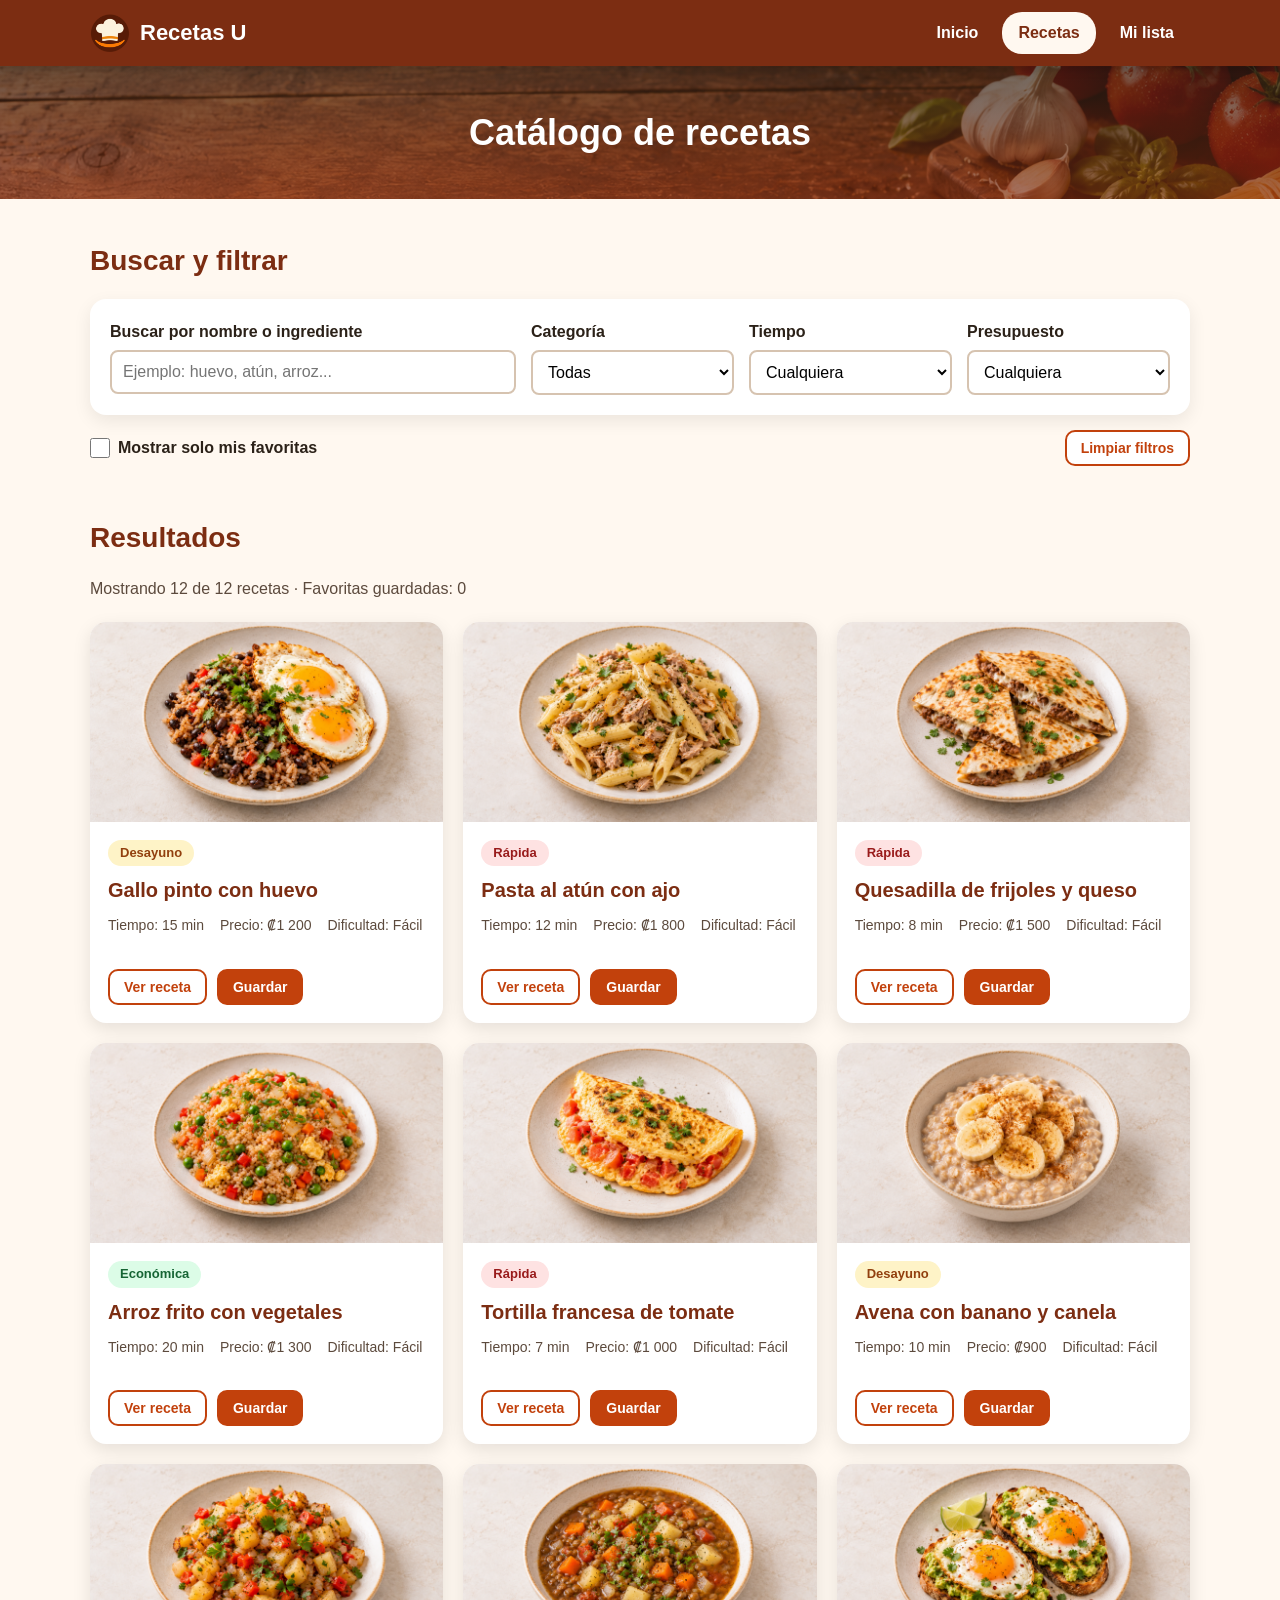
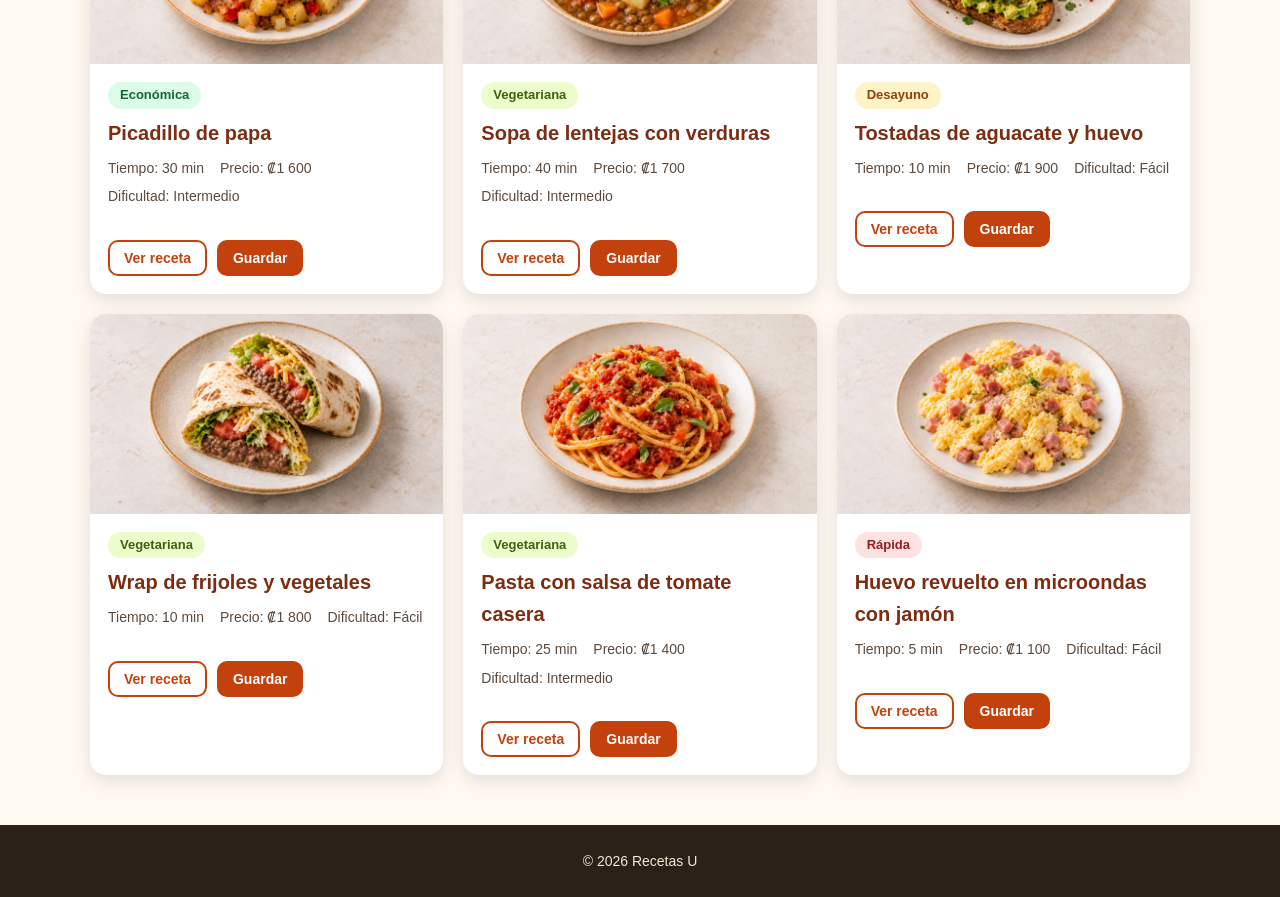
==== catalogo.html @ 01f68854 "Proyecto Recetas U" ====
<!DOCTYPE html>
<html lang="es">
<head>
    <meta charset="UTF-8">
    <meta name="viewport" content="width=device-width, initial-scale=1.0">
    <title>Recetas U | Recetas</title>
    <link rel="stylesheet" href="css/styles.css">
</head>
<body>
    <header class="encabezado">
        <div class="encabezado-contenido">
            <a class="marca" href="index.html">
                <img src="img/logo.png" alt="Logo de Recetas U" width="40" height="40">
                <span>Recetas U</span>
            </a>
            <nav class="menu">
                <a href="index.html">Inicio</a>
                <a href="catalogo.html" class="activo" aria-current="page">Recetas</a>
                <a href="mi-lista.html">Mi lista</a>
            </nav>
        </div>
    </header>

    <main>
        <section class="hero hero-pequeno">
            <h1>Catálogo de recetas</h1>
        </section>

        <div class="contenedor">
            <section class="seccion">
                <h2>Buscar y filtrar</h2>
                <div class="panel-filtros">
                    <div class="campo campo-buscador">
                        <label for="buscador">Buscar por nombre o ingrediente</label>
                        <input type="search" id="buscador" placeholder="Ejemplo: huevo, atún, arroz...">
                    </div>
                    <div class="campo">
                        <label for="filtro-categoria">Categoría</label>
                        <select id="filtro-categoria">
                            <option value="todas">Todas</option>
                            <option value="Rápida">Rápida</option>
                            <option value="Económica">Económica</option>
                            <option value="Vegetariana">Vegetariana</option>
                            <option value="Desayuno">Desayuno</option>
                        </select>
                    </div>
                    <div class="campo">
                        <label for="filtro-tiempo">Tiempo</label>
                        <select id="filtro-tiempo">
                            <option value="0">Cualquiera</option>
                            <option value="10">Hasta 10 min</option>
                            <option value="20">Hasta 20 min</option>
                            <option value="30">Hasta 30 min</option>
                        </select>
                    </div>
                    <div class="campo">
                        <label for="filtro-precio">Presupuesto</label>
                        <select id="filtro-precio">
                            <option value="0">Cualquiera</option>
                            <option value="1000">Hasta ₡1.000</option>
                            <option value="1500">Hasta ₡1.500</option>
                            <option value="2000">Hasta ₡2.000</option>
                        </select>
                    </div>
                </div>
                <div class="filtros-extra">
                    <label class="casilla">
                        <input type="checkbox" id="solo-favoritas">
                        Mostrar solo mis favoritas
                    </label>
                    <button type="button" id="limpiar-filtros" class="boton boton-secundario boton-pequeno">Limpiar filtros</button>
                </div>
            </section>

            <section class="seccion">
                <h2>Resultados</h2>
                <p id="contador" class="contador" aria-live="polite"></p>
                <div id="lista-recetas" class="rejilla-recetas"></div>
            </section>
        </div>
    </main>

    <footer class="pie">
        <p>© 2026 Recetas U</p>
    </footer>

    <p id="mensaje" class="mensaje oculto" role="status"></p>

    <script src="js/comun.js"></script>
    <script src="js/catalogo.js"></script>
</body>
</html>
---- css/styles.css ----
/* ===== ESTILOS GENERALES ===== */

* {
    margin: 0;
    padding: 0;
    box-sizing: border-box;
}

/* body en columna para que el footer quede abajo aunque haya poco contenido */
body {
    font-family: Arial, sans-serif;
    background-color: #fff8f0;
    color: #2b2118;
    line-height: 1.6;
    min-height: 100vh;
    display: flex;
    flex-direction: column;
}

main {
    flex: 1;/*Permite que el elemento main ocupe todo el espacio disponible dentro del body*/
}

img {
    max-width: 100%;
}

.oculto {
    display: none;
}

.contenedor {
    width: 90%;
    max-width: 1100px;
    margin: 40px auto;
}


.seccion {
    margin-bottom: 50px; /*aplica ese espacio de separacion hacia abajo*/
}

.seccion h2 {
    font-size: 28px;
    color: #7c2d12;
    margin-bottom: 15px;
}

/* ===== HEADER Y MENÚ ===== */
/* sticky para que el menú siempre se vea al hacer scroll */
.encabezado {
    background-color: #7c2d12;
    position: sticky;
    top: 0;
    z-index: 10;
    box-shadow: 0 2px 10px rgba(0, 0, 0, 0.25);
}

/* Flexbox: logo a la izquierda y menú a la derecha */
.encabezado-contenido {
    width: 90%;
    max-width: 1100px;
    margin: 0 auto;
    padding: 12px 0;
    display: flex;
    justify-content: space-between;
    align-items: center;
    flex-wrap: wrap;
    gap: 10px;
}

.marca {
    display: flex;
    align-items: center;
    gap: 10px;
    color: white;
    text-decoration: none;
    font-size: 22px;
    font-weight: bold;
}

.menu {
    display: flex;
    flex-wrap: wrap;
    gap: 8px;
}

.menu a {
    color: white;
    text-decoration: none;
    font-weight: bold;
    padding: 8px 16px;
    border-radius: 20px;
    transition: background-color 0.3s;
}

.menu a:hover {
    background-color: #9a3b17;
}

/* página activa */
.menu a.activo {
    background-color: #fff8f0;
    color: #7c2d12;
}

/* ===== HERO ===== */

.hero {
    background-color: #7c2d12;
    background-image: linear-gradient(rgba(43, 33, 24, 0.65), rgba(124, 45, 18, 0.65)), url("../img/Hero1.png");
    background-size: cover;
    background-position: center;
    color: white;
    text-align: center;
    padding: 90px 20px;

    display: flex;
    flex-direction: column;
    align-items: center;
    gap: 25px;
}

.hero h1 {
    font-size: 44px;
    max-width: 800px;
    line-height: 1.2;
}

.hero p {
    font-size: 18px;
    max-width: 700px;
}

/* ===== BOTONES ===== */

.boton {
    display: inline-block;
    background-color: #c2410c;
    color: white;
    text-decoration: none;
    border: 2px solid #c2410c;
    padding: 12px 24px;
    border-radius: 10px;
    font-size: 16px;
    font-weight: bold;
    font-family: Arial, sans-serif;
    cursor: pointer;
    transition: transform 0.3s, box-shadow 0.3s, background-color 0.3s;
}

.boton:hover {
    transform: translateY(-3px);
    box-shadow: 0 6px 15px rgba(0, 0, 0, 0.2);
}

.boton:focus-visible,
.menu a:focus-visible,
.chip:focus-visible {
    outline: 3px solid #fbbf24;
    outline-offset: 2px;
}

.boton-claro {
    background-color: #fde68a;
    border-color: #fde68a;
    color: #7c2d12;
}

/*==== Filtro de recetas destacadas =====*/
.chips {
    display: flex;
    flex-wrap: wrap;
    gap: 10px;
    margin-bottom: 20px;
}

.chip {
    background-color: white;
    color: #7c2d12;
    border: 2px solid #c2410c;
    padding: 8px 18px;
    border-radius: 20px;
    font-size: 15px;
    font-weight: bold;
    font-family: Arial, sans-serif;
    cursor: pointer;
    transition: background-color 0.3s, color 0.3s;
}

.chip:hover {
    background-color: #ffedd5;
}

/* botón de filtro seleccionado */
.chip.activo {
    background-color: #c2410c;
    color: white;
}

/* ===== TARJETAS DE RECETAS ===== */

.rejilla-recetas {
    display: grid;
    grid-template-columns: repeat(3, 1fr);
    gap: 20px;
    align-items: start;
}

.tarjeta-receta {
    background-color: white;
    border-radius: 16px;
    overflow: hidden;
    box-shadow: 0 6px 18px rgba(0, 0, 0, 0.1);
    transition: transform 0.3s, box-shadow 0.3s;

    display: flex;
    flex-direction: column;

    /*Para que ocupe todo el espacio y asi 
    queden todas las tarjetas del mismo tamaño*/
    height: 100%;
}

.tarjeta-receta:hover {
    transform: translateY(-4px);
    box-shadow: 0 10px 25px rgba(0, 0, 0, 0.15);
}

/* object-fit: cover recorta la foto para que todas midan lo mismo */
.tarjeta-imagen {
    width: 100%;
    height: 200px;
    object-fit: cover;
    display: block;
}

/* Flexbox en columna para acomodar el texto dentro de la tarjeta */
.tarjeta-cuerpo {
    padding: 18px;
    display: flex;
    flex-direction: column;
    gap: 8px;
}

.tarjeta-cuerpo h3 {
    color: #7c2d12;
    font-size: 20px;
}

.etiqueta {
    align-self: flex-start;
    padding: 3px 12px;
    border-radius: 20px;
    font-size: 13px;
    font-weight: bold;
    background-color: #e5e7eb;
    color: #1f2937;
}

.etiqueta-rapida {
    background-color: #fee2e2;
    color: #991b1b;
}

.etiqueta-economica {
    background-color: #dcfce7;
    color: #166534;
}

.etiqueta-vegetariana {
    background-color: #ecfccb;
    color: #3f6212;
}

.etiqueta-desayuno {
    background-color: #fef3c7;
    color: #92400e;
}

.datos {
    display: flex;
    flex-wrap: wrap;
    gap: 6px 16px;
    font-size: 14px;
    color: #5c4a3d;
}

.estado-vacio {
    grid-column: 1 / -1;
    text-align: center;
    background-color: white;
    border: 2px dashed #d6c3b0;
    border-radius: 16px;
    padding: 30px;
    color: #5c4a3d;
}

/* ===== FOOTER ===== */

.pie {
    background-color: #2b2118;
    color: #f5e6d3;
    text-align: center;
    padding: 25px 20px;
    font-size: 14px;
}

/* ===== BANNER DE PÁGINAS INTERNAS ===== */

.hero-pequeno {
    padding: 45px 20px;
}

.hero-pequeno h1 {
    font-size: 36px;
}

/* ===== BUSCADOR Y FILTROS ===== */

.panel-filtros {
    background-color: white;
    padding: 20px;
    border-radius: 16px;
    box-shadow: 0 6px 18px rgba(0, 0, 0, 0.08);

    display: grid;
    grid-template-columns: 2fr 1fr 1fr 1fr;
    gap: 15px;
}

.campo {
    display: flex;
    flex-direction: column;
    gap: 6px;
}

.campo label {
    font-weight: bold;
}

.campo input,
.campo select {
    width: 100%;
    padding: 11px;
    border: 2px solid #d6c3b0;
    border-radius: 8px;
    font-family: Arial, sans-serif;
    font-size: 16px;
    background-color: white;
    transition: border-color 0.3s, box-shadow 0.3s;
}

.campo input:focus,
.campo select:focus {
    outline: none;
    border-color: #c2410c;
    box-shadow: 0 0 6px rgba(194, 65, 12, 0.35);
}

.filtros-extra {
    display: flex;
    justify-content: space-between;
    align-items: center;
    flex-wrap: wrap;
    gap: 12px;
    margin-top: 15px;
}

.casilla {
    display: flex;
    align-items: center;
    gap: 8px;
    font-weight: bold;
    cursor: pointer;
}

.casilla input {
    width: 20px;
    height: 20px;
}

.contador {
    color: #5c4a3d;
    margin-bottom: 20px;
}

/* ===== BOTONES DE LAS TARJETAS ===== */

.boton-secundario {
    background-color: white;
    color: #c2410c;
}

.boton-guardada {
    background-color: #166534;
    border-color: #166534;
}

.boton-pequeno {
    padding: 8px 14px;
    font-size: 14px;
}

.tarjeta-acciones {
    display: flex;
    flex-wrap: wrap;
    gap: 10px;
    padding: 14px 18px 18px;
}

/* ===== DETALLE DE LA RECETA ===== */

.detalle {
    background-color: #fffaf5;
    border-top: 1px dashed #e0c7ae;
    padding: 15px 18px;
}

.detalle h4 {
    color: #7c2d12;
    margin: 8px 0 4px;
}

.detalle ul,
.detalle ol {
    margin-left: 22px;
    font-size: 15px;
}

/* ===== MENSAJES ===== */

/* mensaje flotante abajo de la pantalla */
.mensaje {
    position: fixed;
    bottom: 20px;
    left: 50%;
    transform: translateX(-50%);
    z-index: 20;
    max-width: 90%;
    text-align: center;
    padding: 14px 24px;
    border-radius: 10px;
    font-weight: bold;
    color: white;
    box-shadow: 0 6px 18px rgba(0, 0, 0, 0.3);
}

.mensaje.exito {
    background-color: #166534;
}

.mensaje.error {
    background-color: #b91c1c;
}

.mensaje.aviso {
    background-color: #92400e;
}


/* ===== FORMULARIO DE MI LISTA ===== */

.seccion-intro {
    margin-bottom: 18px;
}

.formulario-receta {
    background-color: white;
    padding: 24px;
    border-radius: 16px;
    box-shadow: 0 6px 18px rgba(0, 0, 0, 0.08);
}

.rejilla-formulario {
    display: grid;
    grid-template-columns: repeat(2, minmax(0, 1fr));
    gap: 14px 20px;
}

.campo-ancho {
    grid-column: 1 / -1;
}

.campo textarea {
    width: 100%;
    padding: 11px;
    border: 2px solid #d6c3b0;
    border-radius: 8px;
    font-family: Arial, sans-serif;
    font-size: 16px;
    resize: vertical;
}

.campo textarea:focus {
    outline: none;
    border-color: #c2410c;
    box-shadow: 0 0 6px rgba(194, 65, 12, 0.35);
}

.error-campo {
    color: #b91c1c;
    font-size: 13px;
}

.campo input.campo-invalido,
.campo select.campo-invalido,
.campo textarea.campo-invalido {
    border-color: #b91c1c;
}

.acciones-formulario {
    display: flex;
    flex-wrap: wrap;
    gap: 12px;
    margin-top: 20px;
}

.tarjeta-personal .tarjeta-cuerpo {
    padding-bottom: 12px;
}

/* ===== MEDIA QUERIES ===== */

/* Tablet: 900px o menos */
@media (max-width: 900px) {

    .rejilla-recetas {
        grid-template-columns: repeat(2, 1fr);
    }

    .hero h1 {
        font-size: 36px;
    }

    .panel-filtros {
        grid-template-columns: repeat(3, 1fr);
    }

    .campo-buscador {
        grid-column: 1 / -1;
    }
}

/* Celular: 600px o menos */
@media (max-width: 600px) {

    .encabezado-contenido {
        justify-content: center;
    }

    .rejilla-recetas {
        grid-template-columns: 1fr;
    }

    .rejilla-formulario {
        grid-template-columns: 1fr;
    }

    .hero {
        padding: 60px 20px;
    }

    .hero h1 {
        font-size: 28px;
    }

    .hero-pequeno {
        padding: 35px 20px;
    }

    .hero-pequeno h1 {
        font-size: 26px;
    }

    .panel-filtros {
        grid-template-columns: 1fr;
    }

    .hero p {
        font-size: 16px;
    }

    .seccion h2 {
        font-size: 24px;
    }
}
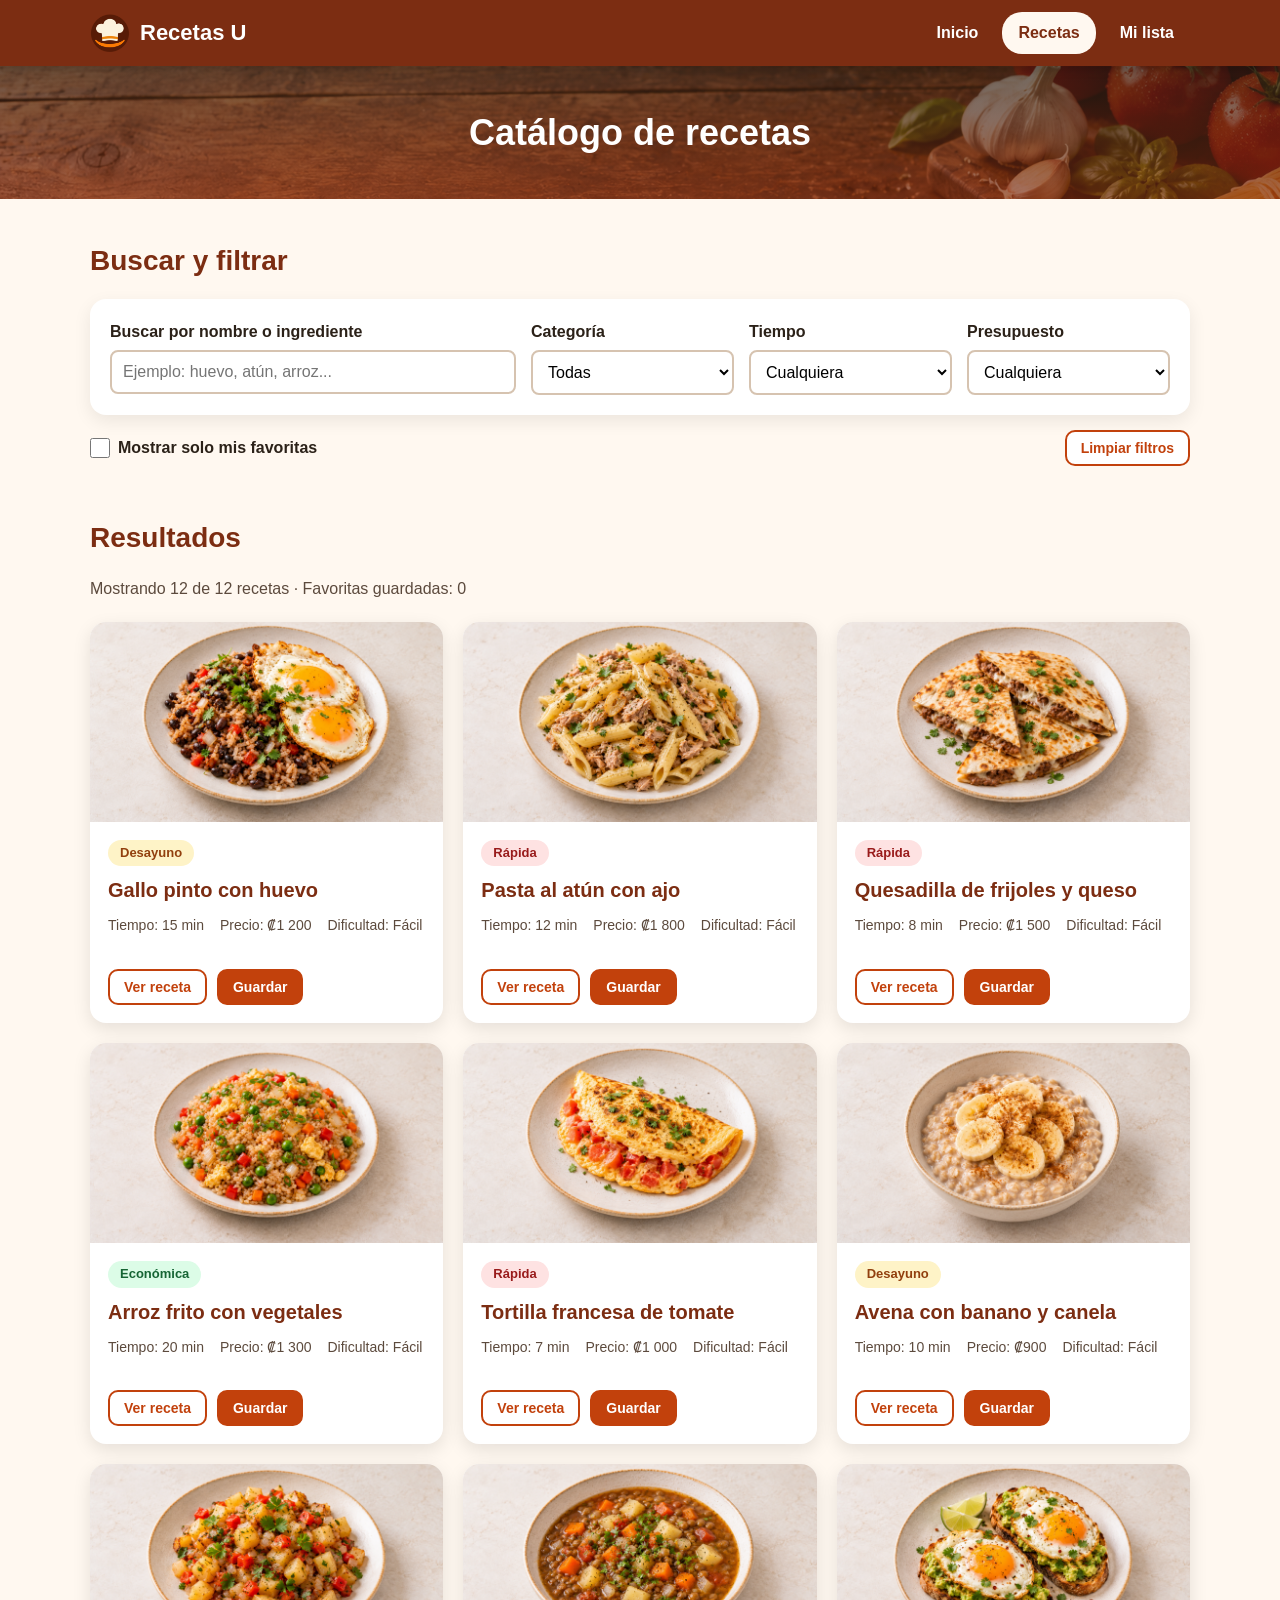
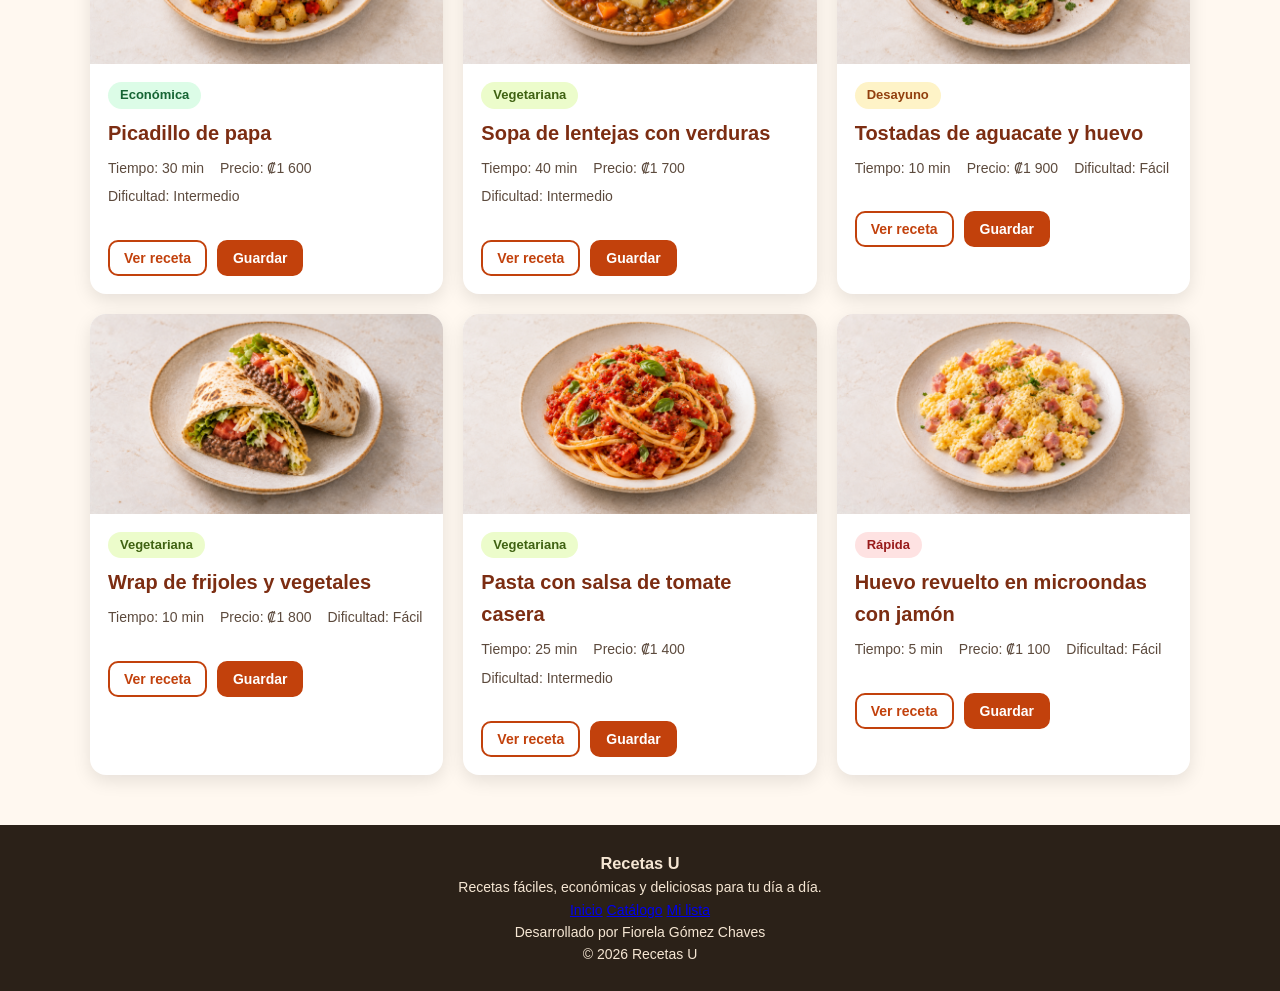
==== commit 89cde1a8: "Actualizar footer" ====
--- a/catalogo.html
+++ b/catalogo.html
@@ -81,7 +81,17 @@
     </main>
 
     <footer class="pie">
-        <p>© 2026 Recetas U</p>
+        <h3>Recetas U</h3>
+        <p>Recetas fáciles, económicas y deliciosas para tu día a día.</p>
+        
+        <nav aria-label="Enlaces del pie de página">
+            <a href="index.html">Inicio</a>
+            <a href="catalogo.html">Catálogo</a>
+            <a href="mi-lista.html">Mi lista</a>
+        </nav>    
+
+        <p>Desarrollado por Fiorela Gómez Chaves</p>
+        <p>© 2026 Recetas U </p>
     </footer>
 
     <p id="mensaje" class="mensaje oculto" role="status"></p>
--- a/css/styles.css
+++ b/css/styles.css
@@ -1,4 +1,8 @@
-/* ===== ESTILOS GENERALES ===== */
+/* ===== 
+ESTILOS GENERALES 
+Se eliminana margenes y espacios predeterminados
+box-sizing facilita calcular el tamaño de los elementos
+===== */
 
 * {
     margin: 0;
@@ -6,7 +10,10 @@
     box-sizing: border-box;
 }
 
-/* body en columna para que el footer quede abajo aunque haya poco contenido */
+/* ==================================================
+CUERPO DE LA PÁGINA
+Flex-direction: column permite mantener el footer abajo aunque haya poco contenido.
+================================================== */
 body {
     font-family: Arial, sans-serif;
     background-color: #fff8f0;
@@ -24,6 +31,10 @@
 img {
     max-width: 100%;
 }
+
+/* ================
+OCULTAR ELEMENTOS
+=================== */
 
 .oculto {
     display: none;
